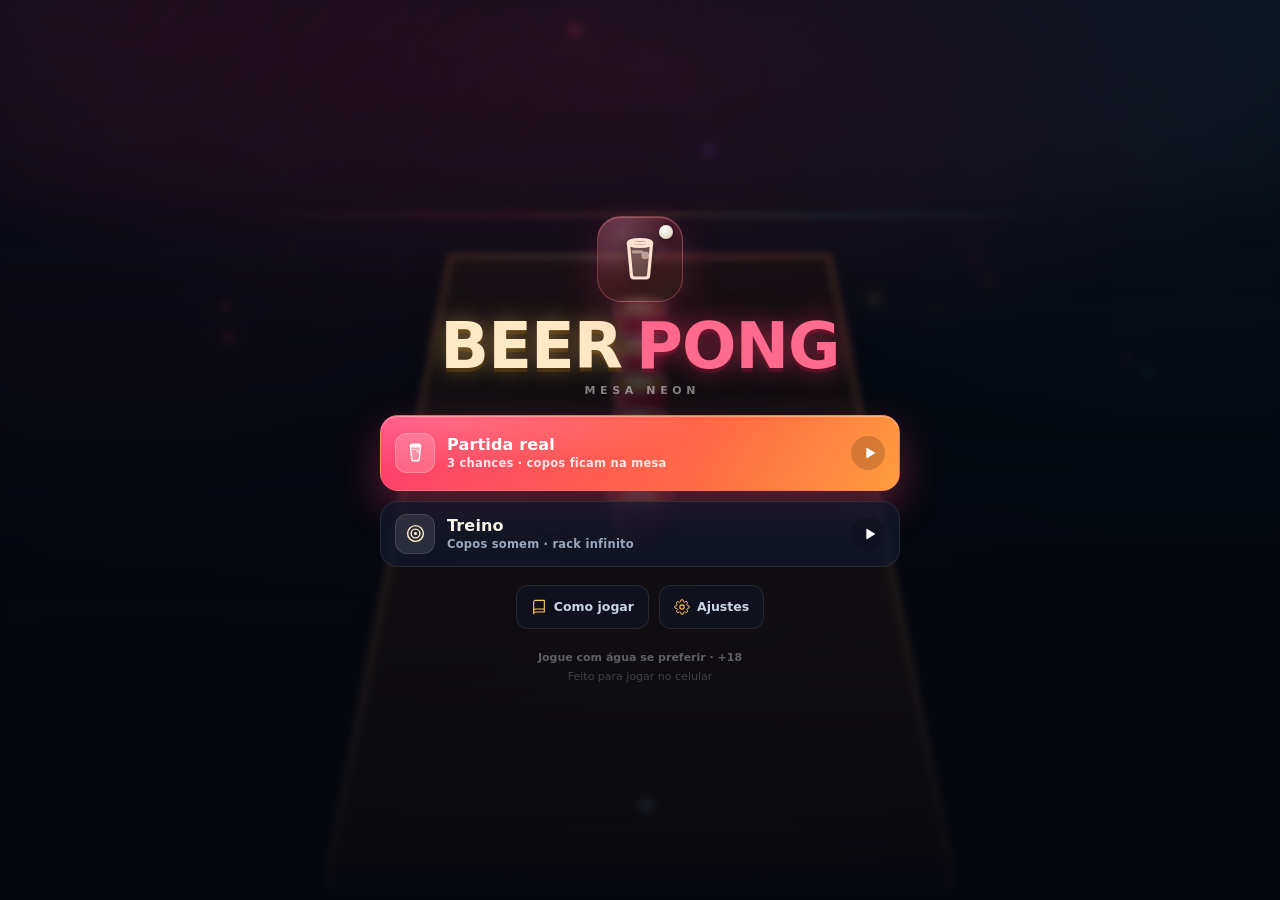
==== index.html @ 81600c44 "Publicar Beer Pong v2.1.1" ====
<!DOCTYPE html>
<html lang="pt-BR">
<head>
  <meta charset="utf-8">
  <meta name="viewport" content="width=device-width, initial-scale=1, viewport-fit=cover, maximum-scale=1, user-scalable=no">
  <title>Beer Pong — Mesa Neon</title>
  <meta name="description" content="Beer Pong neon solo: partida real com 3 chances ou treino infinito. Acerte os 6 copos e bata seu recorde. Instale como app e jogue offline.">
  <meta name="theme-color" content="#070a12">
  <meta name="color-scheme" content="dark">
  <meta name="mobile-web-app-capable" content="yes">
  <meta name="apple-mobile-web-app-capable" content="yes">
  <meta name="apple-mobile-web-app-status-bar-style" content="black-translucent">
  <meta name="apple-mobile-web-app-title" content="Beer Pong">

  <link rel="manifest" href="manifest.json">
  <link rel="icon" href="icons/favicon.png" type="image/png">
  <link rel="apple-touch-icon" href="icons/apple-touch-icon.png">
  <link rel="stylesheet" href="styles.css">
</head>
<body>
  <svg class="svg-sprite" aria-hidden="true" focusable="false">
    <symbol id="i-cup" viewBox="0 0 24 24">
      <path d="M6.2 4h11.6l-1.5 16.2a1.4 1.4 0 0 1-1.4 1.3H9.1a1.4 1.4 0 0 1-1.4-1.3L6.2 4Z" fill="currentColor" opacity=".22"/>
      <path d="M6.2 4h11.6l-1.5 16.2a1.4 1.4 0 0 1-1.4 1.3H9.1a1.4 1.4 0 0 1-1.4-1.3L6.2 4Z" fill="none" stroke="currentColor" stroke-width="1.6" stroke-linejoin="round"/>
      <ellipse cx="12" cy="4" rx="5.8" ry="1.7" fill="none" stroke="currentColor" stroke-width="1.6"/>
      <circle cx="14.6" cy="10.2" r="1.9" fill="currentColor" opacity=".55"/>
      <path d="M8.6 8.4h4.2" stroke="currentColor" stroke-width="1.6" stroke-linecap="round" opacity=".5"/>
    </symbol>
    <symbol id="i-play" viewBox="0 0 24 24"><path d="M8 5.2v13.6a1 1 0 0 0 1.52.85l11-6.8a1 1 0 0 0 0-1.7l-11-6.8A1 1 0 0 0 8 5.2Z" fill="currentColor"/></symbol>
    <symbol id="i-target" viewBox="0 0 24 24"><circle cx="12" cy="12" r="9" fill="none" stroke="currentColor" stroke-width="1.7"/><circle cx="12" cy="12" r="5" fill="none" stroke="currentColor" stroke-width="1.7"/><circle cx="12" cy="12" r="1.8" fill="currentColor"/></symbol>
    <symbol id="i-book" viewBox="0 0 24 24"><path d="M4 4.8A2.8 2.8 0 0 1 6.8 2H20v17.5H6.8A2.8 2.8 0 0 0 4 22V4.8Z" fill="none" stroke="currentColor" stroke-width="1.7" stroke-linejoin="round"/><path d="M4 17.6A2.8 2.8 0 0 1 6.8 15H20" fill="none" stroke="currentColor" stroke-width="1.7"/></symbol>
    <symbol id="i-gear" viewBox="0 0 24 24"><circle cx="12" cy="12" r="3.2" fill="none" stroke="currentColor" stroke-width="1.7"/><path d="M19.4 15a1.6 1.6 0 0 0 .32 1.78l.06.06a2 2 0 1 1-2.83 2.83l-.06-.06a1.6 1.6 0 0 0-1.78-.32 1.6 1.6 0 0 0-.97 1.47V21a2 2 0 1 1-4 0v-.09A1.6 1.6 0 0 0 9.2 19.4a1.6 1.6 0 0 0-1.78.32l-.06.06a2 2 0 1 1-2.83-2.83l.06-.06a1.6 1.6 0 0 0 .32-1.78 1.6 1.6 0 0 0-1.47-.97H3a2 2 0 1 1 0-4h.09A1.6 1.6 0 0 0 4.6 9.2a1.6 1.6 0 0 0-.32-1.78l-.06-.06a2 2 0 1 1 2.83-2.83l.06.06A1.6 1.6 0 0 0 8.9 4.9h.1a1.6 1.6 0 0 0 .97-1.47V3a2 2 0 1 1 4 0v.09a1.6 1.6 0 0 0 .97 1.47 1.6 1.6 0 0 0 1.78-.32l.06-.06a2 2 0 1 1 2.83 2.83l-.06.06a1.6 1.6 0 0 0-.32 1.78v.1a1.6 1.6 0 0 0 1.47.97H21a2 2 0 1 1 0 4h-.09a1.6 1.6 0 0 0-1.47.97Z" fill="none" stroke="currentColor" stroke-width="1.5" stroke-linejoin="round"/></symbol>
    <symbol id="i-download" viewBox="0 0 24 24"><path d="M21 15v4a2 2 0 0 1-2 2H5a2 2 0 0 1-2-2v-4M7 10l5 5 5-5M12 15V3" fill="none" stroke="currentColor" stroke-width="1.8" stroke-linecap="round" stroke-linejoin="round"/></symbol>
    <symbol id="i-sound" viewBox="0 0 24 24"><path d="M11 5 6.5 9H2.8v6h3.7L11 19V5Z" fill="currentColor"/><path d="M15.2 8.4a5 5 0 0 1 0 7.2M18.2 5.4a9 9 0 0 1 0 13.2" fill="none" stroke="currentColor" stroke-width="1.8" stroke-linecap="round"/></symbol>
    <symbol id="i-mute" viewBox="0 0 24 24"><path d="M11 5 6.5 9H2.8v6h3.7L11 19V5Z" fill="currentColor"/><path d="m16 9 5 6M21 9l-5 6" fill="none" stroke="currentColor" stroke-width="1.8" stroke-linecap="round"/></symbol>
    <symbol id="i-pause" viewBox="0 0 24 24"><rect x="6" y="4.5" width="4" height="15" rx="1.4" fill="currentColor"/><rect x="14" y="4.5" width="4" height="15" rx="1.4" fill="currentColor"/></symbol>
    <symbol id="i-back" viewBox="0 0 24 24"><path d="M15 4.5 7.5 12l7.5 7.5" fill="none" stroke="currentColor" stroke-width="2" stroke-linecap="round" stroke-linejoin="round"/></symbol>
    <symbol id="i-refresh" viewBox="0 0 24 24"><path d="M20.5 12a8.5 8.5 0 1 1-2.6-6.1M20.5 4v5h-5" fill="none" stroke="currentColor" stroke-width="1.8" stroke-linecap="round" stroke-linejoin="round"/></symbol>
    <symbol id="i-home" viewBox="0 0 24 24"><path d="m3 10.5 9-7.5 9 7.5M5.5 9v11h13V9M9.5 20v-6h5v6" fill="none" stroke="currentColor" stroke-width="1.8" stroke-linecap="round" stroke-linejoin="round"/></symbol>
    <symbol id="i-flame" viewBox="0 0 24 24"><path d="M12.2 2.2c.6 3.4 4.4 4.9 4.4 9.1a4.6 4.6 0 0 1-9.2 0c0-1.9.9-3.1 1.9-4.2.1 1.9 1 2.9 2 3.1-.1-2.8-1.2-5.2.9-8Z" fill="currentColor"/><path d="M12 22a6.4 6.4 0 0 0 6.4-6.4c0-2-.7-3.6-1.9-5.1.2 2.6-1 4.1-2.3 4.5.3-2.4-.5-4.4-1.6-6.1.1 3-3.9 4.4-3.9 8.3A5.3 5.3 0 0 0 12 22Z" fill="currentColor" opacity=".4"/></symbol>
  </svg>

  <div id="app">
    <canvas id="scene" aria-label="Mesa de beer pong. Arraste para mirar e solte para arremessar."></canvas>

    <header id="hud" hidden>
      <div class="hud-top">
        <button class="icon-btn" id="btn-pause" type="button" aria-label="Pausar">
          <svg class="icon"><use href="#i-pause"/></svg>
        </button>
        <div class="turn-pill" id="turn-pill">
          <span class="turn-dot" aria-hidden="true"></span>
          <span id="turn-label">Mesa Neon</span>
        </div>
        <button class="icon-btn" id="btn-sound" type="button" aria-label="Desligar som" aria-pressed="true">
          <svg class="icon"><use href="#i-sound"/></svg>
        </button>
      </div>

      <div class="hud-stats">
        <div class="hud-stat hud-stat--score">
          <span class="hud-stat__label">Pontos</span>
          <strong class="hud-stat__value" id="hud-score">0</strong>
        </div>
        <div class="hud-stat">
          <span class="hud-stat__label">Precisão</span>
          <strong class="hud-stat__value" id="hud-accuracy">0%</strong>
        </div>
        <div class="hud-stat">
          <span class="hud-stat__label">Sequência</span>
          <strong class="hud-stat__value" id="hud-streak">0</strong>
        </div>
      </div>

      <div class="hud-meta">
        <div class="record-chip">Recorde <strong id="hud-best">0</strong></div>
        <div class="hud-meta__right">
          <div class="mode-chip" id="mode-chip"><span id="mode-label">Chances</span> <strong id="mode-value">3</strong></div>
          <div class="streak-chip" id="streak-chip" hidden>
            <svg class="icon"><use href="#i-flame"/></svg><span id="streak-value">0</span>
          </div>
        </div>
      </div>
    </header>

    <div class="aim-hint" id="aim-hint">
      <span class="aim-hint__hand" aria-hidden="true"></span>
      Arraste para mirar · solte para arremessar
    </div>

    <div class="toast" id="toast" role="status" aria-live="polite"></div>

    <section class="screen screen--menu is-open" id="screen-menu" aria-label="Menu principal">
      <div class="screen-inner">
        <div class="brand">
          <div class="brand-cup">
            <svg class="brand-cup__svg" viewBox="0 0 24 24" aria-hidden="true"><use href="#i-cup"/></svg>
            <span class="brand-cup__ball" aria-hidden="true"></span>
          </div>
          <h1 class="brand-title">
            <span class="brand-title__beer">BEER</span>
            <span class="brand-title__pong">PONG</span>
          </h1>
          <p class="brand-sub">MESA NEON</p>
        </div>

        <div class="menu-card">
          <button class="mode-btn mode-btn--primary" id="btn-match" type="button">
            <span class="mode-btn__icon"><svg class="icon"><use href="#i-cup"/></svg></span>
            <span class="mode-btn__text">
              <strong>Partida real</strong>
              <small>3 chances · copos ficam na mesa</small>
            </span>
            <span class="mode-btn__go" aria-hidden="true"><svg class="icon"><use href="#i-play"/></svg></span>
          </button>

          <button class="mode-btn" id="btn-practice" type="button">
            <span class="mode-btn__icon"><svg class="icon"><use href="#i-target"/></svg></span>
            <span class="mode-btn__text">
              <strong>Treino</strong>
              <small>Copos somem · rack infinito</small>
            </span>
            <span class="mode-btn__go" aria-hidden="true"><svg class="icon"><use href="#i-play"/></svg></span>
          </button>
        </div>

        <div class="menu-links">
          <button class="text-btn" id="btn-howto" type="button">
            <svg class="icon"><use href="#i-book"/></svg> Como jogar
          </button>
          <button class="text-btn" id="btn-settings" type="button">
            <svg class="icon"><use href="#i-gear"/></svg> Ajustes
          </button>
        </div>

        <button class="install-btn" id="btn-install" type="button" hidden>
          <svg class="icon"><use href="#i-download"/></svg> Instalar aplicativo
        </button>

        <p class="menu-foot">Jogue com água se preferir · +18<br><span>Feito para jogar no celular</span></p>
      </div>
    </section>

    <section class="screen" id="screen-howto" aria-label="Como jogar">
      <div class="screen-inner">
        <header class="sheet-head">
          <button class="icon-btn" data-back type="button" aria-label="Voltar">
            <svg class="icon"><use href="#i-back"/></svg>
          </button>
          <h2>Como jogar</h2>
          <span class="sheet-head__spacer"></span>
        </header>

        <div class="panel">
          <h3><span class="num">1</span> O objetivo</h3>
          <p>Acerte a bolinha nos <strong>6 copos enfileirados na direção do arremesso</strong>. Cada acerto vale <strong>1 ponto</strong>.</p>
          <p class="muted">Na Partida real os copos ficam na mesa. No Treino eles somem e o rack volta quando você limpar todos.</p>
        </div>

        <div class="panel">
          <h3><span class="num">2</span> Controles</h3>
          <p><strong>Arraste o dedo na mesa</strong> para mover a mira e <strong>solte</strong> para arremessar. A mira aparece um pouco acima do dedo para não ficar escondida.</p>
          <p class="muted">No computador, use o mouse. Funciona com clique, arrasto e soltura.</p>
        </div>

        <div class="panel">
          <h3><span class="num">3</span> Modos</h3>
          <ul class="rules">
            <li><strong>Partida real:</strong> você tem <strong>3 chances</strong>. Cada erro ou borda perde uma chance; ao errar as 3, a partida termina.</li>
            <li><strong>Treino:</strong> arremessos infinitos. Os copos somem ao acertar e o rack é recarregado quando todos caem.</li>
          </ul>
        </div>

        <div class="panel">
          <h3><span class="num">4</span> Pontuação</h3>
          <ul class="rules">
            <li><strong>1 ponto</strong> por copo acertado.</li>
            <li>Acertos seguidos aumentam sua <strong>sequência</strong>.</li>
            <li>Errar ou acertar só a borda <strong>zera a sequência</strong>.</li>
            <li>A <strong>precisão</strong> é acertos ÷ arremessos da partida.</li>
            <li>Nos Ajustes, a precisão considera todas as partidas.</li>
            <li>Seu <strong>recorde</strong> fica salvo no dispositivo.</li>
          </ul>
        </div>

        <p class="disclaimer">Beba com moderação. Se for beber, não dirija. O jogo funciona perfeitamente com água. 🔞</p>
      </div>
    </section>

    <section class="screen" id="screen-settings" aria-label="Ajustes">
      <div class="screen-inner">
        <header class="sheet-head">
          <button class="icon-btn" data-back type="button" aria-label="Voltar">
            <svg class="icon"><use href="#i-back"/></svg>
          </button>
          <h2>Ajustes</h2>
          <span class="sheet-head__spacer"></span>
        </header>

        <div class="panel panel--settings">
          <div class="setting-row">
            <div class="setting-copy"><strong>Som</strong><span>Efeitos e torcida</span></div>
            <button class="switch" id="toggle-sound" type="button" role="switch" aria-checked="true"><span></span></button>
          </div>
          <div class="setting-row">
            <div class="setting-copy"><strong>Vibração</strong><span>Retorno tátil nos acertos</span></div>
            <button class="switch" id="toggle-vibrate" type="button" role="switch" aria-checked="true"><span></span></button>
          </div>
        </div>

        <div class="panel">
          <h3>Suas estatísticas</h3>
          <div class="stats-grid" id="stats-grid">
            <div><strong id="stat-throws">0</strong><span>Arremessos</span></div>
            <div><strong id="stat-hits">0</strong><span>Acertos</span></div>
            <div><strong id="stat-acc">0%</strong><span>Precisão</span></div>
            <div><strong id="stat-best">0</strong><span>Recorde</span></div>
          </div>
          <button class="text-btn text-btn--danger" id="btn-reset" type="button">Apagar estatísticas</button>
        </div>

        <p class="muted small center">Beer Pong · Mesa Neon v2.1<br>Funciona offline depois de instalado.</p>
      </div>
    </section>

    <section class="screen" id="screen-pause" aria-label="Jogo pausado">
      <div class="screen-inner screen-inner--narrow">
        <div class="pause-badge">PAUSA</div>
        <h2 class="sheet-title">Respira e mira</h2>
        <div class="stack">
          <button class="btn btn--primary" id="btn-resume" type="button">Continuar</button>
          <button class="btn btn--soft" id="btn-restart" type="button">
            <svg class="icon"><use href="#i-refresh"/></svg> Reiniciar
          </button>
          <button class="btn btn--ghost" id="btn-quit" type="button">
            <svg class="icon"><use href="#i-home"/></svg> Sair para o menu
          </button>
        </div>
      </div>
    </section>

    <section class="screen" id="screen-over" aria-label="Fim da partida">
      <div class="screen-inner screen-inner--narrow">
        <div class="over-trophy" id="over-trophy">
          <svg class="icon"><use href="#i-cup"/></svg>
        </div>
        <h2 class="sheet-title" id="over-title">Fim da partida</h2>
        <p class="sheet-sub" id="over-sub">Você perdeu as 3 chances</p>

        <div class="over-score">
          <strong id="over-score-value">0</strong> <span id="over-score-label">pontos</span>
        </div>

        <div class="stats-grid stats-grid--over">
          <div><strong id="over-throws">0</strong><span>Arremessos</span></div>
          <div><strong id="over-hits">0</strong><span>Acertos</span></div>
          <div><strong id="over-acc">0%</strong><span>Precisão</span></div>
          <div><strong id="over-streak">0</strong><span>Sequência</span></div>
        </div>

        <div class="stack">
          <button class="btn btn--primary" id="btn-rematch" type="button">
            <svg class="icon"><use href="#i-refresh"/></svg> Jogar de novo
          </button>
          <button class="btn btn--ghost" id="btn-menu" type="button">
            <svg class="icon"><use href="#i-home"/></svg> Menu principal
          </button>
        </div>
      </div>
    </section>

    <div class="ios-hint" id="ios-hint" hidden>
      <div class="ios-hint__card">
        <h3>Instalar no iPhone</h3>
        <p>Toque em <strong>Compartilhar</strong> <span class="ios-hint__share">↑</span> e depois em <strong>Adicionar à Tela de Início</strong>.</p>
        <button class="btn btn--soft" id="btn-ios-close" type="button">Entendi</button>
      </div>
    </div>
  </div>

  <script type="module" src="js/main.js"></script>
</body>
</html>
---- styles.css ----
/* =========================================================
   Beer Pong — Mesa Neon
   Mobile-first PWA styles
   ========================================================= */

:root {
  --bg: #070a12;
  --bg-2: #0c1220;
  --panel: rgba(17, 24, 39, 0.82);
  --panel-solid: #121a2b;
  --line: rgba(255, 255, 255, 0.09);
  --line-strong: rgba(255, 255, 255, 0.16);
  --text: #f7f3e9;
  --muted: #9aa7bd;
  --pink: #ff3d71;
  --pink-deep: #d81e52;
  --amber: #ffc45c;
  --amber-deep: #f59e0b;
  --cyan: #38e1f2;
  --violet: #8b5cff;
  --green: #4ade80;
  --radius: 20px;
  --shadow: 0 18px 50px rgba(0, 0, 0, 0.45);
  --font: "Segoe UI", system-ui, -apple-system, "Helvetica Neue", Arial, sans-serif;
  --font-display: "Segoe UI Black", "Arial Black", "Segoe UI", system-ui, sans-serif;
  --safe-top: env(safe-area-inset-top, 0px);
  --safe-bottom: env(safe-area-inset-bottom, 0px);
}

*,
*::before,
*::after {
  box-sizing: border-box;
}

html,
body {
  height: 100%;
  margin: 0;
  padding: 0;
}

html {
  background: var(--bg);
  -webkit-text-size-adjust: 100%;
}

body {
  font-family: var(--font);
  color: var(--text);
  background: var(--bg);
  overscroll-behavior: none;
  overflow: hidden;
  -webkit-tap-highlight-color: transparent;
  -webkit-touch-callout: none;
  user-select: none;
  -webkit-user-select: none;
  touch-action: manipulation;
}

button {
  font: inherit;
  color: inherit;
  border: 0;
  background: none;
  cursor: pointer;
  touch-action: manipulation;
}

button:focus-visible,
[tabindex]:focus-visible {
  outline: 2px solid var(--cyan);
  outline-offset: 3px;
}

[hidden] {
  display: none !important;
}

.svg-sprite {
  position: absolute;
  width: 0;
  height: 0;
  overflow: hidden;
}

.icon {
  width: 20px;
  height: 20px;
  flex: none;
  display: block;
}

/* =========================================================
   App shell / canvas
   ========================================================= */

#app {
  position: fixed;
  inset: 0;
  overflow: hidden;
  background:
    radial-gradient(120% 80% at 50% 0%, #141c31 0%, #080b14 55%, #05070d 100%);
  isolation: isolate;
}

#scene {
  position: absolute;
  inset: 0;
  width: 100%;
  height: 100%;
  display: block;
  touch-action: none;
  z-index: 0;
}

/* =========================================================
   HUD
   ========================================================= */

#hud {
  position: absolute;
  z-index: 6;
  top: 0;
  left: 0;
  right: 0;
  padding: calc(var(--safe-top) + 10px) 10px 0;
  pointer-events: none;
  display: flex;
  flex-direction: column;
  gap: 8px;
  animation: hud-in 0.35s ease both;
}

@keyframes hud-in {
  from { opacity: 0; transform: translateY(-8px); }
  to { opacity: 1; transform: none; }
}

.hud-top {
  display: flex;
  align-items: center;
  justify-content: space-between;
  gap: 8px;
}

.icon-btn {
  pointer-events: auto;
  width: 44px;
  height: 44px;
  display: grid;
  place-items: center;
  border-radius: 14px;
  background: rgba(16, 23, 38, 0.72);
  border: 1px solid var(--line);
  color: var(--text);
  backdrop-filter: blur(10px);
  -webkit-backdrop-filter: blur(10px);
  transition: transform 0.12s ease, background 0.2s ease;
}

.icon-btn:active {
  transform: scale(0.94);
  background: rgba(30, 40, 62, 0.9);
}

.icon-btn .icon {
  width: 19px;
  height: 19px;
}

.turn-pill {
  pointer-events: none;
  display: inline-flex;
  align-items: center;
  gap: 8px;
  min-height: 34px;
  padding: 0 15px;
  border-radius: 999px;
  background: rgba(16, 23, 38, 0.78);
  border: 1px solid var(--line);
  font-size: 12.5px;
  font-weight: 700;
  letter-spacing: 0.02em;
  color: #e8edf7;
  backdrop-filter: blur(10px);
  -webkit-backdrop-filter: blur(10px);
  max-width: 58vw;
  white-space: nowrap;
  overflow: hidden;
  text-overflow: ellipsis;
  transition: border-color 0.25s ease, box-shadow 0.25s ease;
}

.turn-dot {
  width: 8px;
  height: 8px;
  border-radius: 50%;
  background: var(--green);
  box-shadow: 0 0 10px var(--green);
  flex: none;
}

.turn-pill.is-cpu {
  border-color: rgba(255, 61, 113, 0.4);
  box-shadow: 0 0 24px rgba(255, 61, 113, 0.12) inset;
}

.turn-pill.is-cpu .turn-dot {
  background: var(--pink);
  box-shadow: 0 0 10px var(--pink);
}

.turn-pill.is-practice .turn-dot {
  background: var(--cyan);
  box-shadow: 0 0 10px var(--cyan);
}

.hud-stats {
  pointer-events: none;
  display: grid;
  grid-template-columns: repeat(3, 1fr);
  gap: 4px;
  padding: 8px 10px;
  border-radius: 18px;
  background: linear-gradient(180deg, rgba(18, 26, 43, 0.88), rgba(11, 17, 30, 0.82));
  border: 1px solid var(--line);
  box-shadow: 0 10px 30px rgba(0, 0, 0, 0.3);
  backdrop-filter: blur(12px);
  -webkit-backdrop-filter: blur(12px);
}

.hud-stat {
  display: flex;
  flex-direction: column;
  align-items: center;
  gap: 1px;
  min-width: 0;
  padding: 2px 4px;
}

.hud-stat + .hud-stat {
  border-left: 1px solid rgba(255, 255, 255, 0.07);
}

.hud-stat__label {
  font-size: 9.5px;
  font-weight: 800;
  letter-spacing: 0.1em;
  text-transform: uppercase;
  color: var(--muted);
  white-space: nowrap;
}

.hud-stat__value {
  font-family: var(--font-display);
  font-size: 21px;
  line-height: 1.05;
  font-weight: 900;
  color: var(--text);
  font-variant-numeric: tabular-nums;
}

.hud-stat--score .hud-stat__value {
  color: var(--amber);
  text-shadow: 0 0 16px rgba(255, 196, 92, 0.45);
}

#hud-accuracy {
  color: #a8f2fa;
}

#hud-streak {
  color: #ffb37a;
}

.hud-meta {
  display: flex;
  align-items: center;
  justify-content: space-between;
  gap: 8px;
  min-height: 24px;
  padding: 0 4px;
}

.record-chip {
  display: inline-flex;
  align-items: center;
  gap: 5px;
  padding: 4px 11px;
  border-radius: 999px;
  background: rgba(16, 23, 38, 0.72);
  border: 1px solid var(--line);
  color: var(--muted);
  font-size: 10.5px;
  font-weight: 700;
  letter-spacing: 0.05em;
  text-transform: uppercase;
}

.record-chip strong {
  font-family: var(--font-display);
  font-size: 13px;
  font-weight: 900;
  color: var(--amber);
  letter-spacing: 0;
}

.hud-meta__right {
  display: flex;
  align-items: center;
  gap: 6px;
  min-width: 0;
}

.mode-chip {
  display: inline-flex;
  align-items: center;
  gap: 5px;
  padding: 4px 11px;
  border-radius: 999px;
  background: rgba(56, 225, 242, 0.08);
  border: 1px solid rgba(56, 225, 242, 0.24);
  color: #a8f2fa;
  font-size: 10.5px;
  font-weight: 700;
  letter-spacing: 0.05em;
  text-transform: uppercase;
  white-space: nowrap;
}

.mode-chip strong {
  font-family: var(--font-display);
  font-size: 13px;
  font-weight: 900;
  color: #d8fbff;
  letter-spacing: 0;
}

.streak-chip {
  display: inline-flex;
  align-items: center;
  gap: 5px;
  padding: 4px 10px 4px 7px;
  border-radius: 999px;
  background: linear-gradient(135deg, rgba(255, 122, 61, 0.22), rgba(255, 61, 113, 0.16));
  border: 1px solid rgba(255, 140, 70, 0.4);
  color: #ffd9a1;
  font-size: 11.5px;
  font-weight: 800;
  animation: pop 0.25s ease both;
}

.streak-chip .icon {
  width: 13px;
  height: 13px;
  color: #ff9a3d;
}

@keyframes pop {
  from { transform: scale(0.8); opacity: 0; }
  to { transform: scale(1); opacity: 1; }
}

/* =========================================================
   In-game hint / toast
   ========================================================= */

.aim-hint {
  position: absolute;
  z-index: 5;
  left: 50%;
  bottom: calc(var(--safe-bottom) + 22px);
  transform: translate(-50%, 12px);
  display: flex;
  align-items: center;
  gap: 9px;
  padding: 10px 16px;
  border-radius: 999px;
  background: rgba(12, 18, 31, 0.72);
  border: 1px solid var(--line);
  color: #cfd8e6;
  font-size: 12px;
  font-weight: 600;
  letter-spacing: 0.01em;
  white-space: nowrap;
  backdrop-filter: blur(10px);
  -webkit-backdrop-filter: blur(10px);
  opacity: 0;
  pointer-events: none;
  transition: opacity 0.3s ease, transform 0.3s ease;
  max-width: calc(100vw - 32px);
  overflow: hidden;
  text-overflow: ellipsis;
}

.aim-hint.is-visible {
  opacity: 1;
  transform: translate(-50%, 0);
}

.aim-hint__hand {
  width: 14px;
  height: 18px;
  border-radius: 7px 7px 5px 5px;
  background: linear-gradient(180deg, #ffd9a1, #ff9a3d);
  box-shadow: 0 0 10px rgba(255, 154, 61, 0.45);
  flex: none;
  animation: tap 1.6s ease-in-out infinite;
}

@keyframes tap {
  0%, 100% { transform: translateY(0); }
  50% { transform: translateY(-4px); }
}

.toast {
  position: absolute;
  z-index: 8;
  top: calc(var(--safe-top) + 164px);
  left: 50%;
  transform: translate(-50%, -8px) scale(0.96);
  padding: 9px 18px;
  border-radius: 999px;
  background: rgba(18, 26, 43, 0.94);
  border: 1px solid var(--line-strong);
  box-shadow: 0 10px 30px rgba(0, 0, 0, 0.4);
  color: var(--text);
  font-size: 13px;
  font-weight: 700;
  letter-spacing: 0.01em;
  opacity: 0;
  pointer-events: none;
  transition: opacity 0.22s ease, transform 0.22s ease;
  max-width: calc(100vw - 48px);
  text-align: center;
  white-space: nowrap;
  overflow: hidden;
  text-overflow: ellipsis;
}

.toast.is-visible {
  opacity: 1;
  transform: translate(-50%, 0) scale(1);
}

.toast.is-good {
  border-color: rgba(74, 222, 128, 0.45);
  color: #d8ffe6;
  box-shadow: 0 0 28px rgba(74, 222, 128, 0.16);
}

.toast.is-hot {
  border-color: rgba(255, 196, 92, 0.5);
  color: #ffe9bd;
  box-shadow: 0 0 28px rgba(255, 154, 61, 0.18);
}

/* =========================================================
   Screens
   ========================================================= */

.screen {
  position: absolute;
  inset: 0;
  z-index: 10;
  display: flex;
  flex-direction: column;
  padding:
    calc(var(--safe-top) + 18px)
    18px
    calc(var(--safe-bottom) + 22px);
  overflow-y: auto;
  overscroll-behavior: contain;
  -webkit-overflow-scrolling: touch;
  background:
    radial-gradient(90% 55% at 50% 0%, rgba(20, 29, 50, 0.55), transparent 70%),
    linear-gradient(180deg, rgba(5, 8, 15, 0.82), rgba(5, 8, 15, 0.94) 55%, rgba(5, 8, 15, 0.98));
  backdrop-filter: blur(14px) saturate(1.05);
  -webkit-backdrop-filter: blur(14px) saturate(1.05);
  opacity: 0;
  visibility: hidden;
  pointer-events: none;
  transition: opacity 0.26s ease, visibility 0.26s ease;
}

.screen.is-open {
  opacity: 1;
  visibility: visible;
  pointer-events: auto;
}

.screen-inner {
  width: 100%;
  max-width: 460px;
  margin: auto;
  display: flex;
  flex-direction: column;
  gap: 18px;
  padding: 8px 0;
}

.screen-inner--narrow {
  gap: 14px;
  text-align: center;
  align-items: stretch;
}

/* ---------- Menu ---------- */

.screen--menu {
  background:
    radial-gradient(90% 50% at 50% 8%, rgba(255, 61, 113, 0.1), transparent 65%),
    linear-gradient(180deg, rgba(5, 8, 15, 0.62) 0%, rgba(5, 8, 15, 0.78) 42%, rgba(5, 8, 15, 0.97) 100%);
  backdrop-filter: blur(3px);
  -webkit-backdrop-filter: blur(3px);
}

.brand {
  display: flex;
  flex-direction: column;
  align-items: center;
  text-align: center;
  padding-top: 6px;
}

.brand-cup {
  position: relative;
  width: 74px;
  height: 74px;
  display: grid;
  place-items: center;
  border-radius: 24px;
  background:
    radial-gradient(circle at 30% 20%, rgba(255, 255, 255, 0.16), transparent 55%),
    linear-gradient(150deg, rgba(255, 61, 113, 0.28), rgba(255, 122, 61, 0.1));
  border: 1px solid rgba(255, 130, 150, 0.32);
  box-shadow:
    0 14px 40px rgba(255, 61, 113, 0.22),
    inset 0 1px 0 rgba(255, 255, 255, 0.2);
  margin-bottom: 16px;
}

.brand-cup__svg {
  width: 40px;
  height: 40px;
  color: #ffe3d0;
  filter: drop-shadow(0 2px 6px rgba(0, 0, 0, 0.4));
}

.brand-cup__ball {
  position: absolute;
  right: 9px;
  top: 8px;
  width: 14px;
  height: 14px;
  border-radius: 50%;
  background: radial-gradient(circle at 35% 30%, #ffffff, #e8e2cf 60%, #bdb49c);
  box-shadow: 0 2px 6px rgba(0, 0, 0, 0.5);
}

.brand-title {
  margin: 0;
  font-family: var(--font-display);
  font-weight: 900;
  font-size: clamp(40px, 13.5vw, 64px);
  line-height: 0.88;
  letter-spacing: -0.015em;
  display: flex;
  gap: 0.22em;
  flex-wrap: wrap;
  justify-content: center;
}

.brand-title__beer {
  color: #ffe9c4;
  text-shadow:
    0 0 22px rgba(255, 196, 92, 0.45),
    0 4px 0 rgba(120, 68, 0, 0.35);
}

.brand-title__pong {
  color: #ff6a8d;
  text-shadow:
    0 0 26px rgba(255, 61, 113, 0.55),
    0 4px 0 rgba(120, 10, 40, 0.4);
}

.brand-sub {
  margin: 10px 0 0;
  font-size: 11px;
  font-weight: 800;
  letter-spacing: 0.42em;
  text-indent: 0.42em;
  color: rgba(255, 255, 255, 0.48);
}

.menu-card {
  display: flex;
  flex-direction: column;
  gap: 10px;
}

.mode-btn {
  position: relative;
  display: flex;
  align-items: center;
  gap: 12px;
  width: 100%;
  min-height: 66px;
  padding: 12px 14px;
  border-radius: 18px;
  text-align: left;
  border: 1px solid var(--line);
  background: rgba(18, 26, 43, 0.72);
  color: var(--text);
  transition: transform 0.14s ease, background 0.2s ease, border-color 0.2s ease;
  overflow: hidden;
}

.mode-btn:active {
  transform: scale(0.975);
}

.mode-btn--primary {
  min-height: 76px;
  border: 1px solid rgba(255, 120, 140, 0.35);
  background:
    radial-gradient(120% 160% at 8% 0%, rgba(255, 255, 255, 0.2), transparent 45%),
    linear-gradient(120deg, #ff3d71 0%, #ff6a45 62%, #ff9d3d 100%);
  box-shadow:
    0 16px 40px rgba(255, 61, 113, 0.32),
    inset 0 1px 0 rgba(255, 255, 255, 0.35);
  color: #fff;
}

.mode-btn--primary::after {
  content: "";
  position: absolute;
  inset: 0;
  background: linear-gradient(105deg, transparent 35%, rgba(255, 255, 255, 0.22) 48%, transparent 62%);
  transform: translateX(-120%);
  animation: shine 4.5s ease-in-out infinite;
}

@keyframes shine {
  0%, 62% { transform: translateX(-120%); }
  82%, 100% { transform: translateX(120%); }
}

.mode-btn--ghost {
  flex-direction: column;
  align-items: flex-start;
  gap: 7px;
  min-height: 92px;
  padding: 13px 14px;
  background: rgba(18, 26, 43, 0.72);
}

.mode-btn--ghost:active {
  background: rgba(28, 38, 60, 0.9);
}

.mode-btn__icon {
  width: 40px;
  height: 40px;
  flex: none;
  display: grid;
  place-items: center;
  border-radius: 12px;
  background: rgba(255, 255, 255, 0.1);
  border: 1px solid rgba(255, 255, 255, 0.12);
  color: #ffe9c4;
}

.mode-btn--primary .mode-btn__icon {
  background: rgba(255, 255, 255, 0.18);
  border-color: rgba(255, 255, 255, 0.24);
  color: #fff;
}

.mode-btn__icon .icon {
  width: 21px;
  height: 21px;
}

.mode-btn__text {
  display: flex;
  flex-direction: column;
  gap: 2px;
  min-width: 0;
  flex: 1;
}

.mode-btn__text strong {
  font-size: 16px;
  font-weight: 800;
  letter-spacing: 0.01em;
  white-space: nowrap;
  overflow: hidden;
  text-overflow: ellipsis;
}

.mode-btn__text small {
  font-size: 11.5px;
  font-weight: 600;
  color: var(--muted);
  letter-spacing: 0.02em;
}

.mode-btn--primary .mode-btn__text small {
  color: rgba(255, 255, 255, 0.85);
}

.mode-btn__go {
  width: 34px;
  height: 34px;
  flex: none;
  display: grid;
  place-items: center;
  border-radius: 50%;
  background: rgba(0, 0, 0, 0.16);
  color: #fff;
}

.mode-btn__go .icon {
  width: 16px;
  height: 16px;
  margin-left: 2px;
}

.mode-grid {
  display: grid;
  grid-template-columns: 1fr 1fr;
  gap: 10px;
}

.menu-links {
  display: flex;
  justify-content: center;
  gap: 10px;
}

.text-btn {
  display: inline-flex;
  align-items: center;
  justify-content: center;
  gap: 7px;
  min-height: 44px;
  padding: 0 14px;
  border-radius: 12px;
  border: 1px solid var(--line);
  background: rgba(15, 22, 37, 0.6);
  color: #cbd5e4;
  font-size: 12.5px;
  font-weight: 700;
  transition: background 0.2s ease, transform 0.12s ease;
}

.text-btn:active {
  transform: scale(0.96);
  background: rgba(30, 40, 62, 0.85);
}

.text-btn .icon {
  width: 16px;
  height: 16px;
  color: var(--amber);
}

.text-btn--danger {
  margin-top: 12px;
  width: 100%;
  color: #ff9aae;
  border-color: rgba(255, 61, 113, 0.22);
  background: rgba(255, 61, 113, 0.06);
}

.text-btn--danger .icon {
  color: inherit;
}

.install-btn {
  display: flex;
  align-items: center;
  justify-content: center;
  gap: 8px;
  min-height: 46px;
  border-radius: 14px;
  border: 1px dashed rgba(56, 225, 242, 0.4);
  background: rgba(56, 225, 242, 0.06);
  color: #a8f2fa;
  font-size: 13px;
  font-weight: 700;
  transition: background 0.2s ease, transform 0.12s ease;
}

.install-btn:active {
  transform: scale(0.97);
  background: rgba(56, 225, 242, 0.12);
}

.install-btn .icon {
  width: 17px;
  height: 17px;
}

.menu-foot {
  margin: 2px 0 0;
  text-align: center;
  font-size: 11px;
  line-height: 1.7;
  color: rgba(255, 255, 255, 0.34);
  font-weight: 600;
}

.menu-foot span {
  color: rgba(255, 255, 255, 0.22);
  font-weight: 500;
}

/* ---------- Sheets (howto / settings) ---------- */

.sheet-head {
  display: flex;
  align-items: center;
  justify-content: space-between;
  gap: 10px;
  position: sticky;
  top: -18px;
  z-index: 2;
  padding: 6px 0 10px;
  margin-top: -6px;
  background: linear-gradient(180deg, rgba(7, 10, 18, 0.98) 65%, rgba(7, 10, 18, 0));
}

.sheet-head h2 {
  margin: 0;
  font-size: 16px;
  font-weight: 800;
  letter-spacing: 0.02em;
}

.sheet-head__spacer {
  width: 44px;
  flex: none;
}

.panel {
  background: linear-gradient(180deg, rgba(20, 28, 46, 0.85), rgba(13, 19, 33, 0.85));
  border: 1px solid var(--line);
  border-radius: var(--radius);
  padding: 16px 16px 15px;
  box-shadow: 0 12px 34px rgba(0, 0, 0, 0.25);
}

.panel h3 {
  display: flex;
  align-items: center;
  gap: 9px;
  margin: 0 0 8px;
  font-size: 13.5px;
  font-weight: 800;
  letter-spacing: 0.02em;
  color: #f2f5fb;
}

.panel h3 .num {
  width: 22px;
  height: 22px;
  display: grid;
  place-items: center;
  border-radius: 50%;
  background: rgba(255, 196, 92, 0.14);
  border: 1px solid rgba(255, 196, 92, 0.32);
  color: var(--amber);
  font-size: 11px;
  font-weight: 800;
  flex: none;
}

.panel p {
  margin: 0;
  font-size: 13px;
  line-height: 1.62;
  color: #b9c4d6;
}

.panel p + p {
  margin-top: 8px;
}

.panel strong {
  color: #f3f6fc;
  font-weight: 700;
}

.muted {
  color: var(--muted) !important;
}

.small {
  font-size: 11.5px !important;
}

.center {
  text-align: center;
}

.rules {
  margin: 0;
  padding: 0;
  list-style: none;
  display: flex;
  flex-direction: column;
  gap: 9px;
}

.rules li {
  position: relative;
  padding-left: 20px;
  font-size: 13px;
  line-height: 1.5;
  color: #b9c4d6;
}

.rules li::before {
  content: "";
  position: absolute;
  left: 3px;
  top: 8px;
  width: 6px;
  height: 6px;
  border-radius: 50%;
  background: var(--pink);
  box-shadow: 0 0 8px rgba(255, 61, 113, 0.6);
}

.mode-list {
  display: flex;
  flex-direction: column;
  gap: 10px;
}

.mode-list > div {
  display: flex;
  flex-direction: column;
  gap: 2px;
  padding-left: 12px;
  border-left: 2px solid rgba(56, 225, 242, 0.28);
}

.mode-list strong {
  font-size: 12.5px;
  color: #eaf6ff;
}

.mode-list span {
  font-size: 12px;
  color: var(--muted);
  line-height: 1.45;
}

.disclaimer {
  margin: 0 4px;
  text-align: center;
  font-size: 11px;
  line-height: 1.6;
  color: rgba(255, 255, 255, 0.34);
}

/* ---------- Settings ---------- */

.panel--settings {
  padding: 4px 16px;
}

.setting-row {
  display: flex;
  align-items: center;
  justify-content: space-between;
  gap: 14px;
  padding: 14px 0;
}

.setting-row + .setting-row {
  border-top: 1px solid rgba(255, 255, 255, 0.06);
}

.setting-copy {
  display: flex;
  flex-direction: column;
  gap: 2px;
}

.setting-copy strong {
  font-size: 13.5px;
}

.setting-copy span {
  font-size: 11.5px;
  color: var(--muted);
}

.switch {
  width: 50px;
  height: 30px;
  flex: none;
  border-radius: 999px;
  background: rgba(255, 255, 255, 0.12);
  border: 1px solid rgba(255, 255, 255, 0.1);
  padding: 3px;
  transition: background 0.22s ease, border-color 0.22s ease;
}

.switch span {
  display: block;
  width: 22px;
  height: 22px;
  border-radius: 50%;
  background: #e9edf5;
  box-shadow: 0 2px 6px rgba(0, 0, 0, 0.4);
  transition: transform 0.22s cubic-bezier(0.3, 1.4, 0.5, 1);
}

.switch[aria-checked="true"] {
  background: linear-gradient(120deg, #ff3d71, #ff8a3d);
  border-color: rgba(255, 255, 255, 0.25);
}

.switch[aria-checked="true"] span {
  transform: translateX(20px);
}

.segmented {
  display: grid;
  grid-template-columns: repeat(3, 1fr);
  gap: 4px;
  padding: 4px;
  border-radius: 13px;
  background: rgba(8, 12, 21, 0.6);
  border: 1px solid var(--line);
  margin-bottom: 10px;
}

.segmented button {
  min-height: 42px;
  border-radius: 10px;
  font-size: 12px;
  font-weight: 700;
  color: var(--muted);
  transition: background 0.2s ease, color 0.2s ease, box-shadow 0.2s ease;
}

.segmented button[aria-checked="true"] {
  background: linear-gradient(180deg, rgba(255, 61, 113, 0.22), rgba(255, 61, 113, 0.12));
  color: #ffd9e2;
  box-shadow: inset 0 0 0 1px rgba(255, 61, 113, 0.35);
}

.stats-grid {
  display: grid;
  grid-template-columns: repeat(4, 1fr);
  gap: 8px;
  margin: 6px 0 2px;
}

.stats-grid > div {
  display: flex;
  flex-direction: column;
  align-items: center;
  gap: 3px;
  padding: 10px 4px;
  border-radius: 12px;
  background: rgba(8, 12, 21, 0.45);
  border: 1px solid rgba(255, 255, 255, 0.05);
}

.stats-grid strong {
  font-family: var(--font-display);
  font-size: 18px;
  font-weight: 900;
  color: var(--amber);
}

.stats-grid span {
  font-size: 9.5px;
  font-weight: 700;
  letter-spacing: 0.04em;
  text-transform: uppercase;
  color: var(--muted);
  text-align: center;
}

/* ---------- Pause ---------- */

.pause-badge {
  align-self: center;
  padding: 6px 16px;
  border-radius: 999px;
  border: 1px solid rgba(56, 225, 242, 0.35);
  background: rgba(56, 225, 242, 0.08);
  color: #a8f2fa;
  font-size: 10px;
  font-weight: 900;
  letter-spacing: 0.3em;
  text-indent: 0.3em;
}

.sheet-title {
  margin: 0;
  font-family: var(--font-display);
  font-size: clamp(26px, 8vw, 34px);
  font-weight: 900;
  line-height: 1.05;
  letter-spacing: -0.01em;
}

.sheet-sub {
  margin: -4px 0 4px;
  font-size: 13px;
  color: var(--muted);
  line-height: 1.5;
}

.stack {
  display: flex;
  flex-direction: column;
  gap: 10px;
  margin-top: 6px;
}

.btn {
  display: flex;
  align-items: center;
  justify-content: center;
  gap: 9px;
  width: 100%;
  min-height: 54px;
  padding: 0 18px;
  border-radius: 16px;
  font-size: 15px;
  font-weight: 800;
  letter-spacing: 0.01em;
  transition: transform 0.13s ease, filter 0.2s ease, background 0.2s ease;
}

.btn:active {
  transform: scale(0.975);
}

.btn .icon {
  width: 18px;
  height: 18px;
}

.btn--primary {
  background:
    radial-gradient(120% 160% at 10% 0%, rgba(255, 255, 255, 0.22), transparent 45%),
    linear-gradient(120deg, #ff3d71, #ff7a3d);
  color: #fff;
  box-shadow:
    0 14px 34px rgba(255, 61, 113, 0.3),
    inset 0 1px 0 rgba(255, 255, 255, 0.35);
}

.btn--soft {
  background: rgba(30, 41, 64, 0.85);
  border: 1px solid var(--line-strong);
  color: #eaf0fa;
}

.btn--ghost {
  background: transparent;
  border: 1px solid var(--line);
  color: #b8c4d6;
}

/* ---------- Game over ---------- */

.over-trophy {
  width: 78px;
  height: 78px;
  align-self: center;
  display: grid;
  place-items: center;
  border-radius: 26px;
  background:
    radial-gradient(circle at 35% 20%, rgba(255, 255, 255, 0.22), transparent 55%),
    linear-gradient(150deg, rgba(255, 196, 92, 0.32), rgba(255, 122, 61, 0.12));
  border: 1px solid rgba(255, 196, 92, 0.4);
  box-shadow: 0 18px 46px rgba(255, 154, 61, 0.22);
  color: #ffe1a8;
  animation: trophy-in 0.55s cubic-bezier(0.2, 1.4, 0.4, 1) both;
}

.over-trophy .icon {
  width: 40px;
  height: 40px;
}

.over-trophy.is-loss {
  background:
    radial-gradient(circle at 35% 20%, rgba(255, 255, 255, 0.12), transparent 55%),
    linear-gradient(150deg, rgba(120, 140, 175, 0.25), rgba(30, 40, 60, 0.2));
  border-color: rgba(150, 170, 200, 0.3);
  color: #c3d0e2;
  box-shadow: 0 18px 46px rgba(0, 0, 0, 0.3);
}

@keyframes trophy-in {
  from { transform: scale(0.5) rotate(-12deg); opacity: 0; }
  to { transform: scale(1) rotate(0); opacity: 1; }
}

.over-score {
  align-self: center;
  display: flex;
  align-items: center;
  gap: 12px;
  padding: 9px 18px;
  border-radius: 999px;
  background: rgba(18, 26, 43, 0.8);
  border: 1px solid var(--line);
  font-size: 12.5px;
  font-weight: 700;
  color: #dbe4f1;
}

.over-score__x {
  color: rgba(255, 255, 255, 0.3);
  font-size: 11px;
}

.over-score strong {
  font-family: var(--font-display);
  font-size: 24px;
  font-weight: 900;
  line-height: 1;
  color: var(--amber);
  text-shadow: 0 0 18px rgba(255, 196, 92, 0.45);
}

.stats-grid--over {
  margin: 2px 0 4px;
}

.stats-grid--over > div {
  background: rgba(18, 26, 43, 0.62);
}

/* =========================================================
   iOS install hint
   ========================================================= */

.ios-hint {
  position: absolute;
  inset: 0;
  z-index: 30;
  display: flex;
  align-items: flex-end;
  padding: 18px 18px calc(var(--safe-bottom) + 18px);
  background: rgba(3, 6, 12, 0.6);
  backdrop-filter: blur(4px);
  -webkit-backdrop-filter: blur(4px);
}

.ios-hint__card {
  width: 100%;
  max-width: 460px;
  margin: 0 auto;
  padding: 20px;
  border-radius: 22px;
  background: #121a2b;
  border: 1px solid var(--line-strong);
  box-shadow: var(--shadow);
  animation: sheet-up 0.3s ease both;
}

@keyframes sheet-up {
  from { transform: translateY(24px); opacity: 0; }
  to { transform: none; opacity: 1; }
}

.ios-hint__card h3 {
  margin: 0 0 8px;
  font-size: 16px;
}

.ios-hint__card p {
  margin: 0 0 16px;
  font-size: 13px;
  line-height: 1.6;
  color: #b9c4d6;
}

.ios-hint__share {
  display: inline-grid;
  place-items: center;
  width: 20px;
  height: 20px;
  border-radius: 5px;
  background: rgba(255, 255, 255, 0.12);
  color: #fff;
  font-weight: 800;
  font-size: 12px;
  vertical-align: 1px;
}

/* =========================================================
   Larger screens
   ========================================================= */

@media (min-width: 700px) {
  .screen {
    padding-left: 28px;
    padding-right: 28px;
  }

  .screen-inner {
    max-width: 520px;
  }

  .brand-cup {
    width: 86px;
    height: 86px;
  }

  .brand-cup__svg {
    width: 48px;
    height: 48px;
  }

  #hud {
    max-width: 560px;
    margin: 0 auto;
  }
}

@media (max-height: 700px) {
  .screen-inner {
    gap: 13px;
  }

  .brand-cup {
    width: 60px;
    height: 60px;
    border-radius: 18px;
    margin-bottom: 12px;
  }

  .brand-cup__svg {
    width: 32px;
    height: 32px;
  }

  .brand-title {
    font-size: clamp(34px, 11.5vw, 52px);
  }

  .brand-sub {
    margin-top: 7px;
  }

  .mode-btn--primary {
    min-height: 68px;
  }

  .mode-btn--ghost {
    min-height: 82px;
  }

  .screen-inner--narrow {
    gap: 11px;
  }

  .btn {
    min-height: 50px;
  }

  .over-trophy {
    width: 66px;
    height: 66px;
    border-radius: 22px;
  }

  .over-trophy .icon {
    width: 34px;
    height: 34px;
  }
}

@media (max-width: 360px) {
  .hud-stat__value {
    font-size: 18px;
  }

  .hud-stat__label {
    font-size: 8.5px;
    letter-spacing: 0.06em;
  }

  .brand-title {
    font-size: clamp(32px, 12vw, 44px);
  }

  .mode-btn__text strong {
    font-size: 14.5px;
  }

  .mode-btn--ghost {
    padding: 12px;
  }

  .stats-grid strong {
    font-size: 16px;
  }
}

@media (max-height: 600px) and (orientation: landscape) and (pointer: coarse) {
  .brand-cup {
    display: none;
  }

  .brand-title {
    font-size: 34px;
  }

  .menu-foot {
    display: none;
  }
}

/* =========================================================
   Accessibility / motion
   ========================================================= */

@media (prefers-reduced-motion: reduce) {
  *,
  *::before,
  *::after {
    animation-duration: 0.001ms !important;
    animation-iteration-count: 1 !important;
    transition-duration: 0.001ms !important;
  }
}

::selection {
  background: rgba(255, 61, 113, 0.4);
}
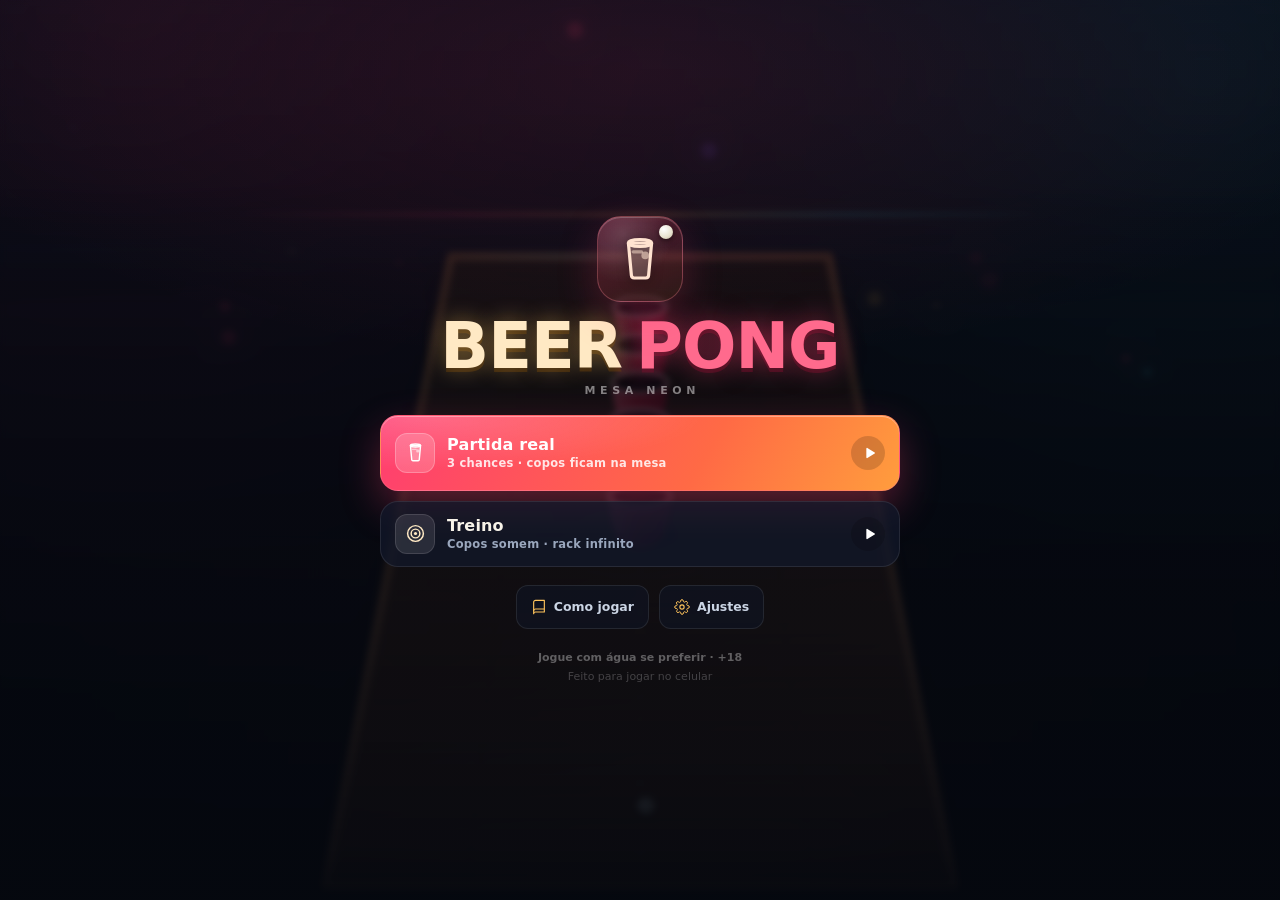
==== commit 7ab27871: "Publicar Beer Pong v2.2.0" ====
--- a/index.html
+++ b/index.html
@@ -41,7 +41,7 @@
   </svg>
 
   <div id="app">
-    <canvas id="scene" aria-label="Mesa de beer pong. Arraste para mirar e solte para arremessar."></canvas>
+    <canvas id="scene" aria-label="Mesa de beer pong. Arraste até o copo e solte para arremessar."></canvas>
 
     <header id="hud" hidden>
       <div class="hud-top">
@@ -85,7 +85,7 @@
 
     <div class="aim-hint" id="aim-hint">
       <span class="aim-hint__hand" aria-hidden="true"></span>
-      Arraste para mirar · solte para arremessar
+      Arraste até o copo · solte para arremessar
     </div>
 
     <div class="toast" id="toast" role="status" aria-live="polite"></div>
@@ -154,12 +154,12 @@
         <div class="panel">
           <h3><span class="num">1</span> O objetivo</h3>
           <p>Acerte a bolinha nos <strong>6 copos enfileirados na direção do arremesso</strong>. Cada acerto vale <strong>1 ponto</strong>.</p>
-          <p class="muted">Na Partida real os copos ficam na mesa. No Treino eles somem e o rack volta quando você limpar todos.</p>
+          <p class="muted">Os copos estão vazios. Na Partida real eles ficam na mesa; no Treino somem e o rack volta quando você limpar todos.</p>
         </div>
 
         <div class="panel">
           <h3><span class="num">2</span> Controles</h3>
-          <p><strong>Arraste o dedo na mesa</strong> para mover a mira e <strong>solte</strong> para arremessar. A mira aparece um pouco acima do dedo para não ficar escondida.</p>
+          <p><strong>Arraste o dedo até o copo</strong> e <strong>solte</strong> para arremessar. Não existe mira: a bola voa com física de verdade e pode quicar na mesa ou na borda antes de cair.</p>
           <p class="muted">No computador, use o mouse. Funciona com clique, arrasto e soltura.</p>
         </div>
 
@@ -219,14 +219,14 @@
           <button class="text-btn text-btn--danger" id="btn-reset" type="button">Apagar estatísticas</button>
         </div>
 
-        <p class="muted small center">Beer Pong · Mesa Neon v2.1<br>Funciona offline depois de instalado.</p>
+        <p class="muted small center">Beer Pong · Mesa Neon v2.2<br>Funciona offline depois de instalado.</p>
       </div>
     </section>
 
     <section class="screen" id="screen-pause" aria-label="Jogo pausado">
       <div class="screen-inner screen-inner--narrow">
         <div class="pause-badge">PAUSA</div>
-        <h2 class="sheet-title">Respira e mira</h2>
+        <h2 class="sheet-title">Respira e joga</h2>
         <div class="stack">
           <button class="btn btn--primary" id="btn-resume" type="button">Continuar</button>
           <button class="btn btn--soft" id="btn-restart" type="button">
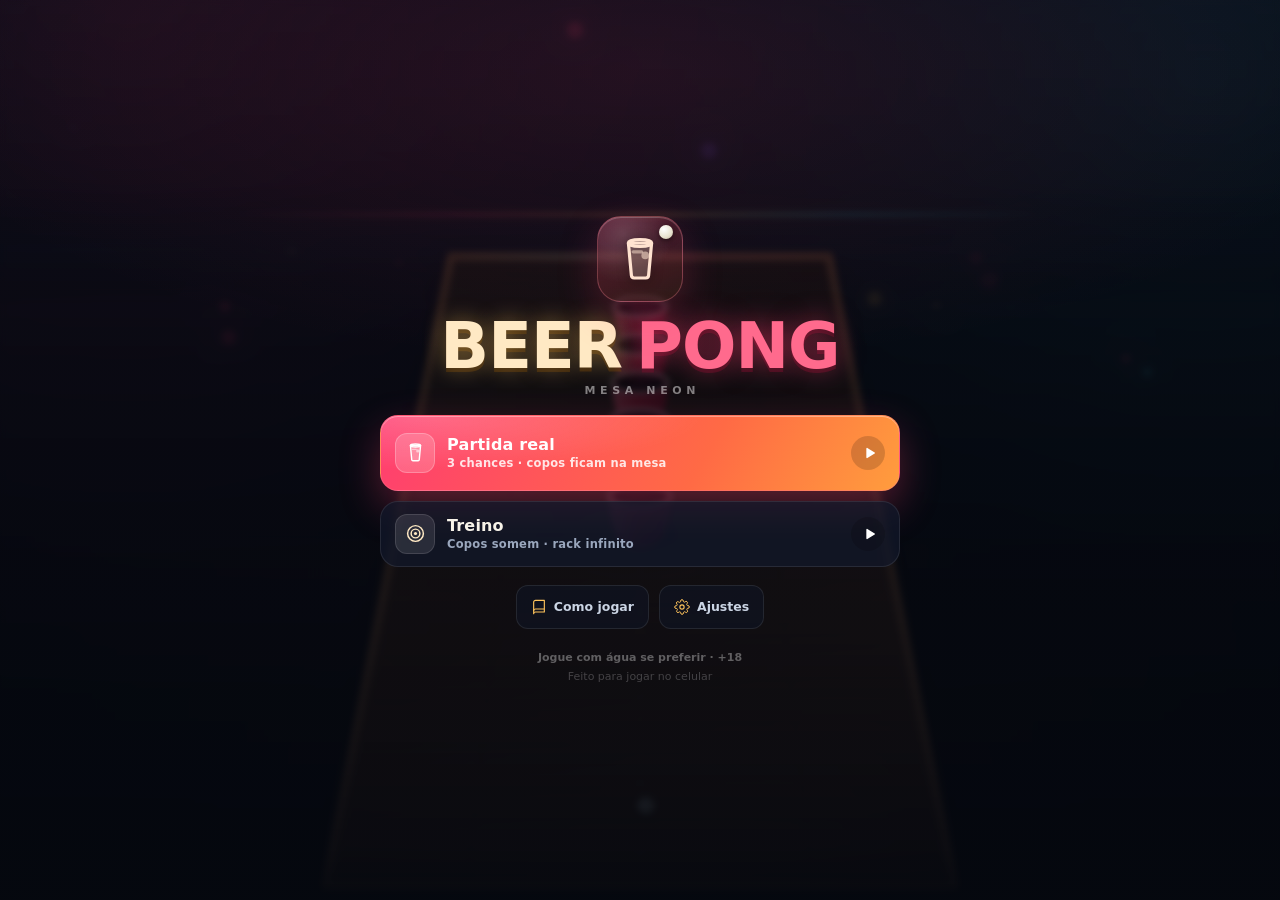
==== commit 7683744d: "Publicar Beer Pong v2.2.1" ====
--- a/index.html
+++ b/index.html
@@ -219,7 +219,7 @@
           <button class="text-btn text-btn--danger" id="btn-reset" type="button">Apagar estatísticas</button>
         </div>
 
-        <p class="muted small center">Beer Pong · Mesa Neon v2.2<br>Funciona offline depois de instalado.</p>
+        <p class="muted small center">Beer Pong · Mesa Neon v2.2.1<br>Funciona offline depois de instalado.</p>
       </div>
     </section>
 
